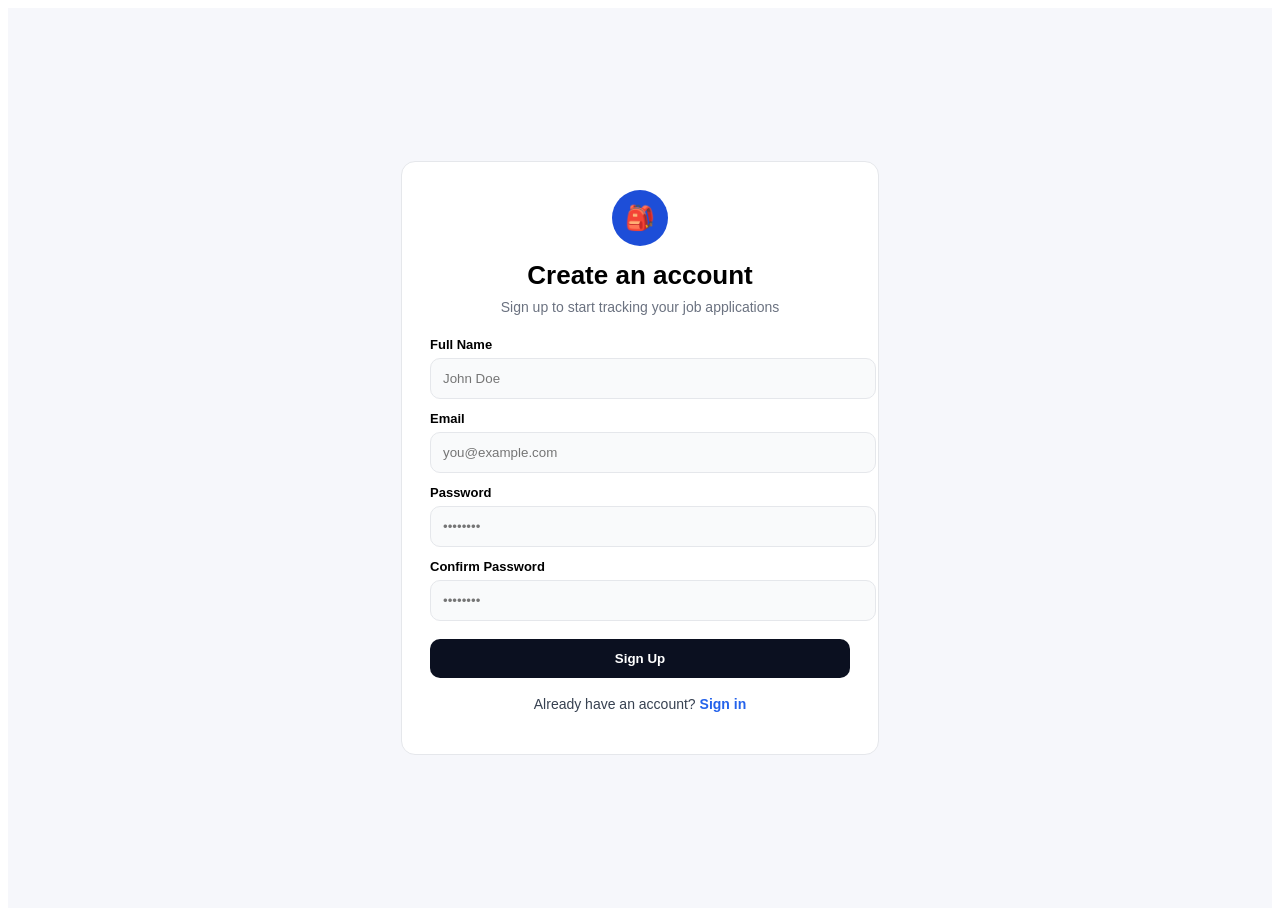
==== frontend/pages/registerScene.html @ 84d1792c "Merge pull request #11 from ahmeddarwish2793/register-static Implement register scene (static UI)" ====
<!DOCTYPE html>
<html lang="en">
<head>
  <meta charset="UTF-8" />
  <meta name="viewport" content="width=device-width, initial-scale=1.0" />
  <title>Register</title>

  <link rel="stylesheet" href="../css/registerScene.css" />
</head>

<body>

  <main class="auth-page">
    <section class="auth-card">

      <div class="auth-icon">🎒</div>

      <h1 class="auth-title">Create an account</h1>
      <p class="auth-subtitle">Sign up to start tracking your job applications</p>

      <form class="auth-form">

        <label class="auth-label" for="fullName">Full Name</label>
        <input class="auth-input" id="fullName" type="text" placeholder="John Doe" />

        <label class="auth-label" for="email">Email</label>
        <input class="auth-input" id="email" type="email" placeholder="you@example.com" />

        <label class="auth-label" for="password">Password</label>
        <input class="auth-input" id="password" type="password" placeholder="••••••••" />

        <label class="auth-label" for="confirmPassword">Confirm Password</label>
        <input class="auth-input" id="confirmPassword" type="password" placeholder="••••••••" />

        <button class="auth-button" type="button" onclick="window.location.href='signIn.html'"> 
         Sign Up
        </button>
      </form>

      <p class="auth-footer">
        Already have an account?
        <a class="auth-link" href="./signIn.html">Sign in</a>
      </p>

    </section>
  </main>

</body>
</html>
---- frontend/css/registerScene.css ----
/* Page layout */
.auth-page {
  min-height: 100vh;
  display: flex;
  justify-content: center;
  align-items: center;
  background: #f6f7fb;
  font-family: Arial, sans-serif;
}

/* Card */
.auth-card {
  width: 420px;
  background: white;
  border: 1px solid #e5e7eb;
  border-radius: 14px;
  padding: 28px;
  text-align: center;
}

/* Icon */
.auth-icon {
  width: 56px;
  height: 56px;
  margin: 0 auto 14px;
  border-radius: 50%;
  background: #1d4ed8;
  display: flex;
  justify-content: center;
  align-items: center;
  color: white;
  font-size: 24px;
}

/* Text */
.auth-title {
  margin: 0;
  font-size: 26px;
  font-weight: 700;
}

.auth-subtitle {
  margin: 8px 0 22px;
  color: #6b7280;
  font-size: 14px;
}

/* Form */
.auth-form {
  text-align: left;
}

.auth-label {
  display: block;
  margin: 12px 0 6px;
  font-size: 13px;
  font-weight: 600;
}

.auth-input {
  width: 100%;
  padding: 12px 12px;
  border: 1px solid #e5e7eb;
  border-radius: 10px;
  background: #f9fafb;
  outline: none;
}

.auth-input:focus {
  border-color: #2563eb;
  background: white;
}

/* Button */
.auth-button {
  width: 100%;
  margin-top: 18px;
  padding: 12px;
  border: none;
  border-radius: 10px;
  background: #0b1020;
  color: white;
  font-weight: 700;
  cursor: pointer;
}

.auth-button:hover {
  opacity: 0.92;
}

/* Footer */
.auth-footer {
  margin-top: 18px;
  font-size: 14px;
  color: #374151;
  text-align: center;
}

.auth-link {
  color: #2563eb;
  text-decoration: none;
  font-weight: 600;
}

.auth-link:hover {
  text-decoration: underline;
}

/* Smooth animation allgemein */
.auth-input,
.auth-button,
.auth-link {
  transition: transform 0.15s ease, box-shadow 0.15s ease, border-color 0.15s ease, background 0.15s ease;
}

/* Input: Hover (wenn Maus drüber) */
.auth-input:hover {
  border-color: #c7d2fe;
  box-shadow: 0 6px 18px rgba(37, 99, 235, 0.10);
  transform: translateY(-1px);
}

/* Input: Focus (wenn du reinklickst und tippst) */
.auth-input:focus {
  border-color: #2563eb;
  background: #ffffff;
  box-shadow: 0 8px 22px rgba(37, 99, 235, 0.18);
  transform: translateY(-1px);
  outline: none;
}

/* Button: Hover */
.auth-button:hover {
  transform: translateY(-1px);
  box-shadow: 0 10px 24px rgba(0, 0, 0, 0.18);
}

/* Button: Click (active) */
.auth-button:active {
  transform: translateY(0px);
  box-shadow: 0 6px 14px rgba(0, 0, 0, 0.12);
}

/* Link: Hover */
.auth-link:hover {
  text-decoration: underline;
}

/* Cursor Verhalten fix */
.auth-label { cursor: pointer; }
.auth-input { cursor: text; }
.auth-button { cursor: pointer; }
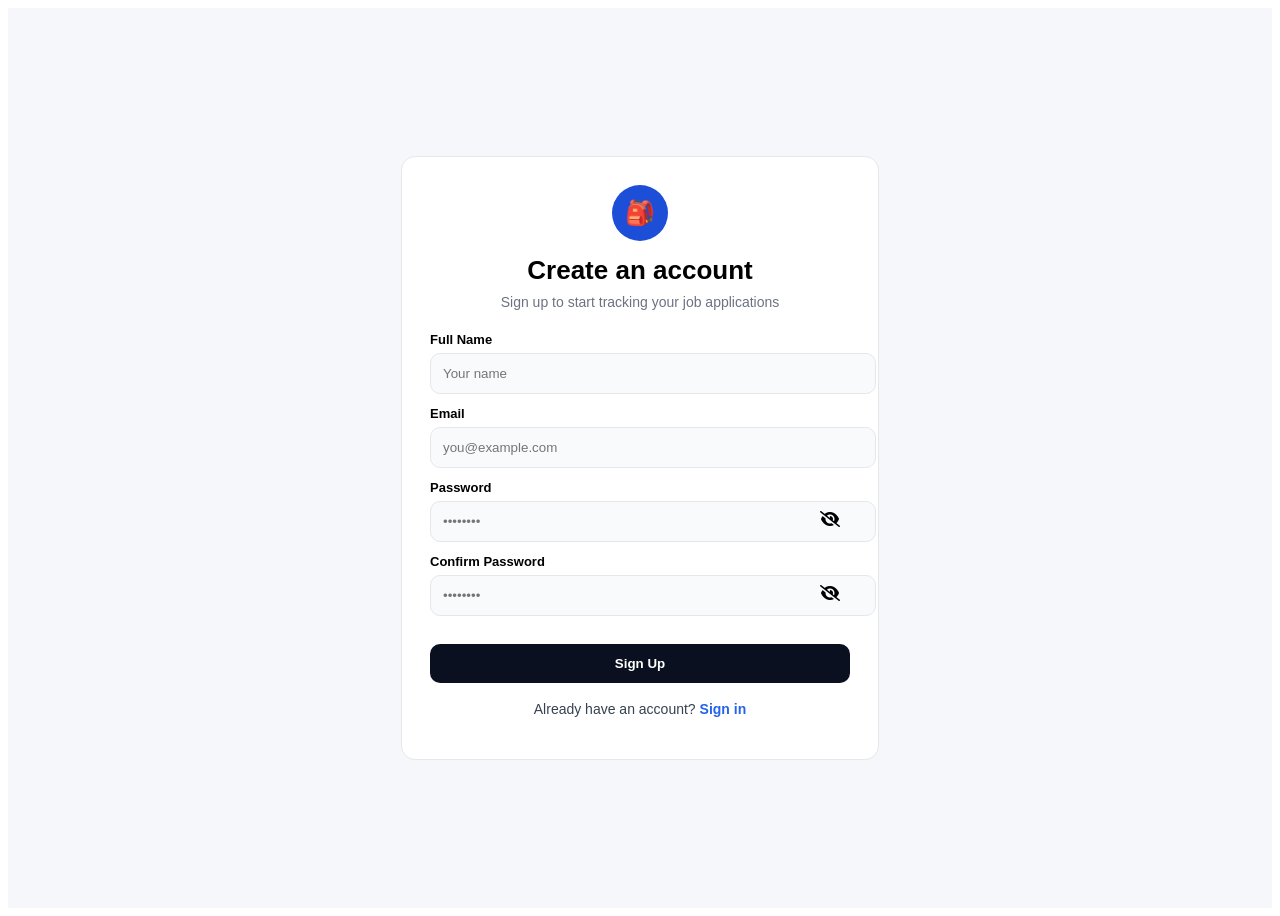
==== commit bb0fbaf5: "Merge pull request #12 from ahmeddarwish2793/feature/javascript-delete-logout-confirmation Add JS fo" ====
--- a/frontend/pages/registerScene.html
+++ b/frontend/pages/registerScene.html
@@ -6,6 +6,11 @@
   <title>Register</title>
 
   <link rel="stylesheet" href="../css/registerScene.css" />
+  <link rel="stylesheet" href="../css/bootstrap.min.css" />
+  <link
+      rel="stylesheet"
+      href="https://cdnjs.cloudflare.com/ajax/libs/font-awesome/6.5.1/css/all.min.css"
+    />
 </head>
 
 <body>
@@ -18,32 +23,62 @@
       <h1 class="auth-title">Create an account</h1>
       <p class="auth-subtitle">Sign up to start tracking your job applications</p>
 
-      <form class="auth-form">
+      <form class="auth-form" id="registerForm">
 
         <label class="auth-label" for="fullName">Full Name</label>
-        <input class="auth-input" id="fullName" type="text" placeholder="John Doe" />
+        <input class="auth-input" id="fullName" type="text" placeholder="Your name" />
+        <small id="name-error" class="error-message"></small>
 
         <label class="auth-label" for="email">Email</label>
         <input class="auth-input" id="email" type="email" placeholder="you@example.com" />
+        <small id="email-error" class="error-message"></small>
 
         <label class="auth-label" for="password">Password</label>
-        <input class="auth-input" id="password" type="password" placeholder="••••••••" />
 
-        <label class="auth-label" for="confirmPassword">Confirm Password</label>
-        <input class="auth-input" id="confirmPassword" type="password" placeholder="••••••••" />
+    <div class="password-container">
+     <input
+       class="auth-input"
+       id="password"
+       type="password"
+       placeholder="••••••••"
+       />
+        <i
+       class="fa-solid fa-eye-slash toggle-password"
+       id="togglePassword"
+     ></i>
+    </div>
+<small id="password-error" class="error-message"></small>
 
-        <button class="auth-button" type="button" onclick="window.location.href='signIn.html'"> 
-         Sign Up
+<label class="auth-label" for="confirmPassword">Confirm Password</label>
+
+  <div class="password-container">
+   <input
+      class="auth-input"
+      id="confirmPassword"
+      type="password"
+       placeholder="••••••••"
+     />
+
+    <i
+      class="fa-solid fa-eye-slash toggle-password"
+      id="toggleConfirmPassword"
+    ></i>
+  </div>
+
+<small id="confirm-password-error" class="error-message"></small>
+
+        <button class="auth-button" type="submit">
+          Sign Up
         </button>
       </form>
 
       <p class="auth-footer">
         Already have an account?
-        <a class="auth-link" href="./signIn.html">Sign in</a>
+        <a class="auth-link" href="./login.html">Sign in</a>
       </p>
 
     </section>
   </main>
-
+  <script src="../js/registerScene.js"></script>
 </body>
 </html>
--- a/frontend/css/registerScene.css
+++ b/frontend/css/registerScene.css
@@ -149,4 +149,47 @@
 /* Cursor Verhalten fix */
 .auth-label { cursor: pointer; }
 .auth-input { cursor: text; }
-.auth-button { cursor: pointer; }+.auth-button { cursor: pointer; }
+
+@keyframes slideInFromLeft {
+    from {
+        transform: translateX(300px);
+        opacity: 0;
+    }
+    to {
+        transform: translateX(0);
+        opacity: 1;
+    }
+}
+
+/* Apply animation to login card */
+.auth-card {
+    animation: slideInFromLeft 1s ease-out;
+}
+
+.error-message {
+  color: red;
+  font-size: 12px;
+  display: block;
+  margin-top: 4px;
+  margin-bottom: 10px;
+}
+
+.input-error {
+  border: 2px solid red;
+}
+
+.password-container {
+  position: relative;
+}
+
+.password-container input {
+  width: 100%;
+}
+
+.toggle-password {
+  position: absolute;
+  right: 10px;
+  top: 10px;
+  cursor: pointer;
+}
